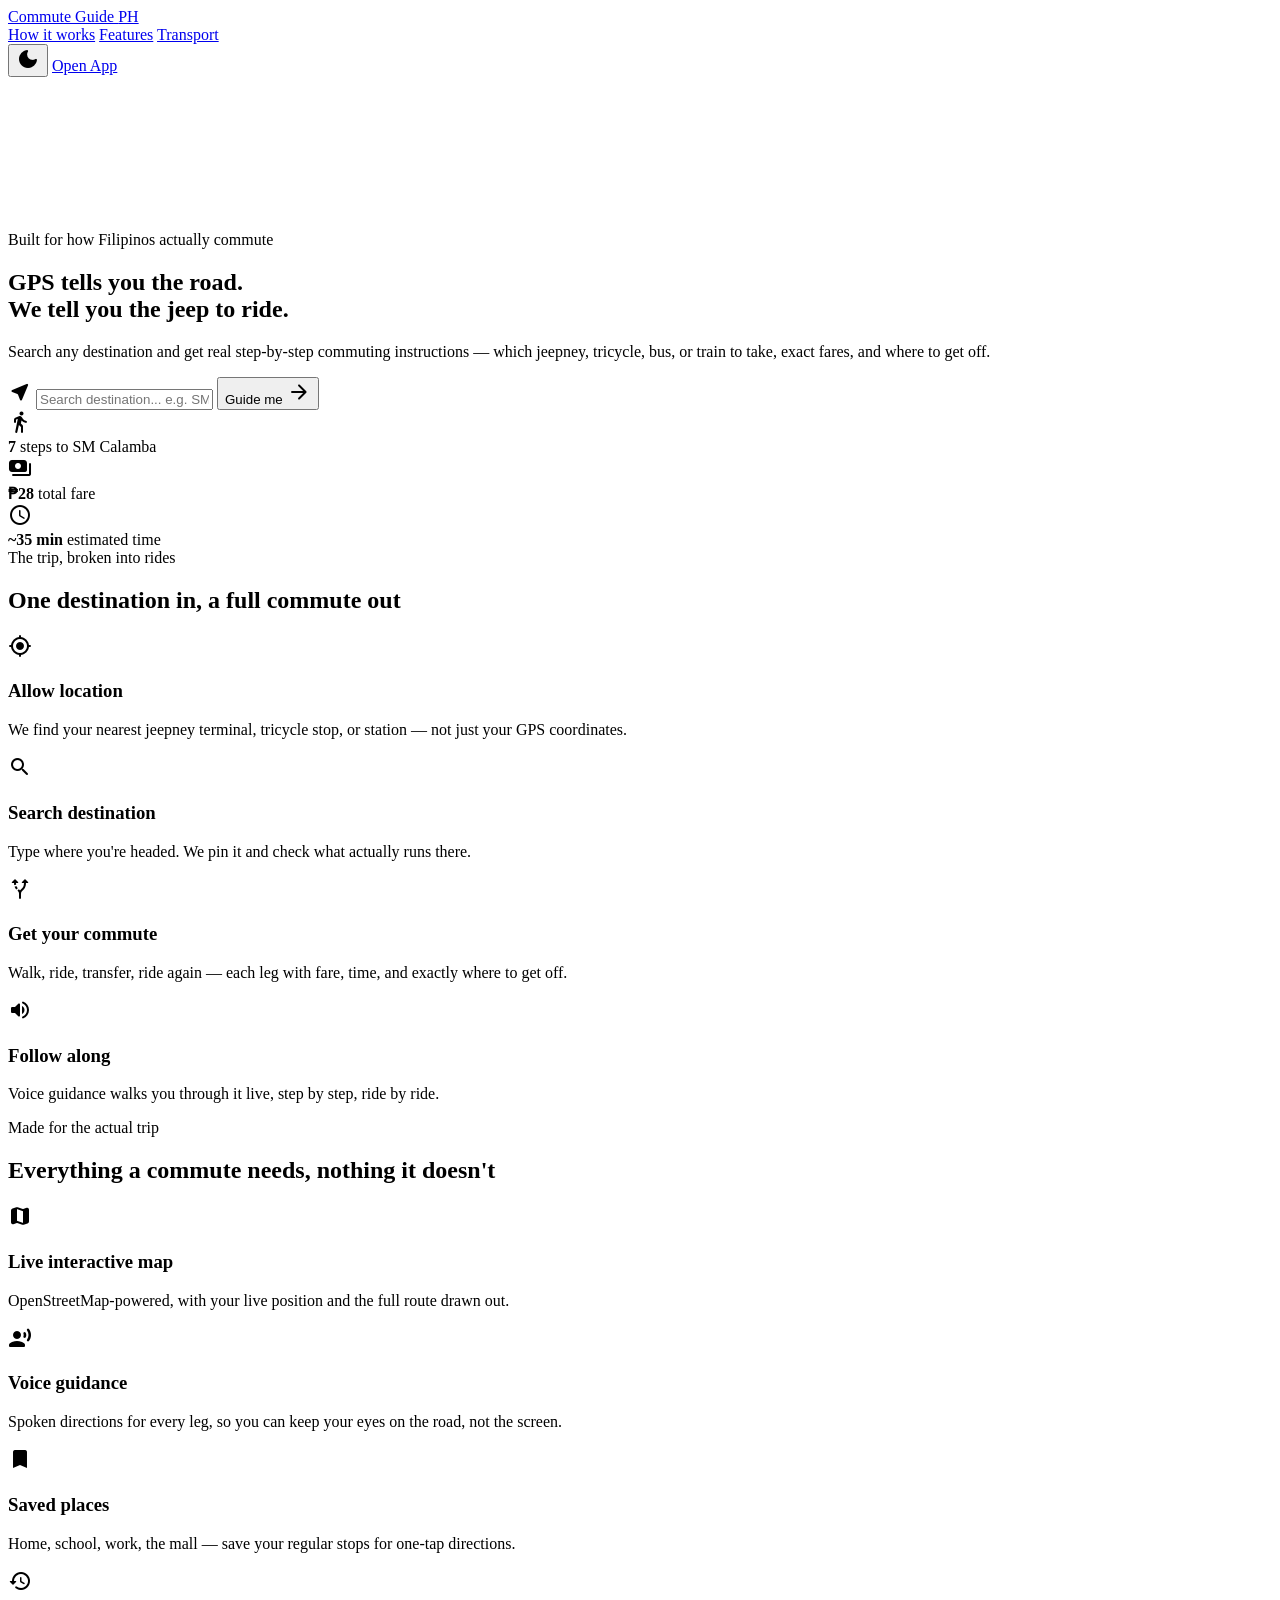
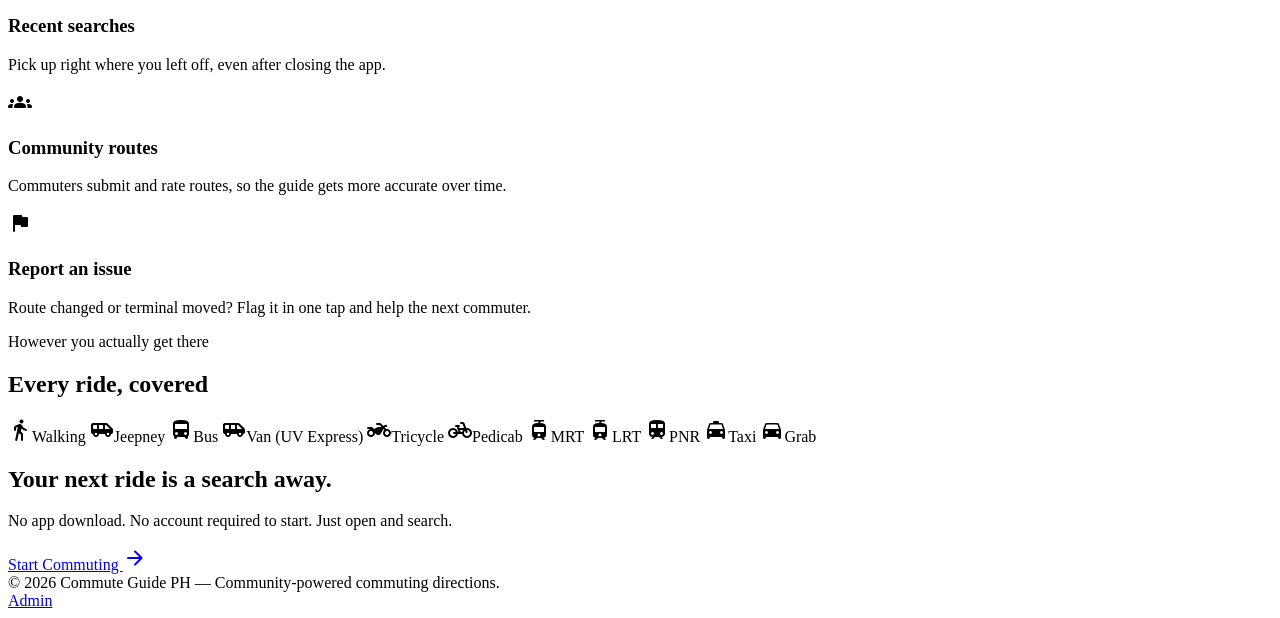
==== index.html @ 8ec51873 "Rename index (1).html to index.html" ====
<!DOCTYPE html>
<html lang="en">
<head>
  <meta charset="UTF-8" />
  <meta name="viewport" content="width=device-width, initial-scale=1.0" />
  <title>Commute Guide PH — Get There the Local Way</title>
  <meta name="description" content="Step-by-step Philippine commuting directions — jeepneys, tricycles, buses, and trains — not just a route line on a map." />

  <!-- Fonts: Sora for display (rounded, friendly, geometric — reads well at jeepney-signage scale), Inter for body/UI, JetBrains Mono for fares/times (utility face) -->
  <link rel="preconnect" href="https://fonts.googleapis.com" />
  <link rel="preconnect" href="https://fonts.gstatic.com" crossorigin />
  <link href="https://fonts.googleapis.com/css2?family=Sora:wght@600;700;800&family=Inter:wght@400;500;600;700&family=JetBrains+Mono:wght@500;600&display=swap" rel="stylesheet" />

  <!-- Material Icons -->
  <link href="https://fonts.googleapis.com/icon?family=Material+Icons+Round" rel="stylesheet" />

  <link rel="stylesheet" href="css/variables.css" />
  <link rel="stylesheet" href="css/landing.css" />
</head>
<body>

  <!-- ============ NAV ============ -->
  <header class="site-nav">
    <div class="nav-inner">
      <a href="#top" class="brand">
        <span class="brand-mark" aria-hidden="true">
          <span class="brand-mark-dot"></span>
        </span>
        <span class="brand-name">Commute Guide <span class="brand-ph">PH</span></span>
      </a>

      <nav class="nav-links" aria-label="Primary">
        <a href="#how-it-works">How it works</a>
        <a href="#features">Features</a>
        <a href="#transport-types">Transport</a>
      </nav>

      <div class="nav-actions">
        <button id="darkModeToggle" class="icon-btn" type="button" aria-label="Toggle dark mode">
          <span class="material-icons-round" aria-hidden="true">dark_mode</span>
        </button>
        <a href="home.html" class="btn btn-primary">Open App</a>
      </div>
    </div>
  </header>

  <main id="top">

    <!-- ============ HERO ============ -->
    <section class="hero">
      <!-- Animated map background: dot-grid roads + traveling route line, built in landing.js via canvas -->
      <canvas id="heroMapCanvas" class="hero-map-canvas" aria-hidden="true"></canvas>
      <div class="hero-gradient-overlay" aria-hidden="true"></div>

      <div class="hero-inner">
        <div class="eyebrow">
          <span class="eyebrow-dot"></span>
          Built for how Filipinos actually commute
        </div>

        <h1 class="hero-title">
          GPS tells you the road.<br />
          We tell you the <span class="hero-title-accent">jeep to ride</span>.
        </h1>

        <p class="hero-subtitle">
          Search any destination and get real step-by-step commuting instructions —
          which jeepney, tricycle, bus, or train to take, exact fares, and where to get off.
        </p>

        <form class="hero-search glass-card" id="heroSearchForm" role="search">
          <span class="material-icons-round hero-search-icon" aria-hidden="true">near_me</span>
          <input
            type="text"
            id="heroSearchInput"
            class="hero-search-input"
            placeholder="Search destination... e.g. SM Calamba"
            autocomplete="off"
            aria-label="Search destination"
          />
          <button type="submit" class="btn btn-primary hero-search-btn">
            Guide me
            <span class="material-icons-round" aria-hidden="true">arrow_forward</span>
          </button>
        </form>

        <div class="hero-stats" aria-label="Sample commute preview">
          <div class="hero-stat glass-card">
            <span class="material-icons-round" aria-hidden="true">directions_walk</span>
            <div>
              <strong>7</strong>
              <span>steps to SM Calamba</span>
            </div>
          </div>
          <div class="hero-stat glass-card">
            <span class="material-icons-round" aria-hidden="true">payments</span>
            <div>
              <strong>₱28</strong>
              <span>total fare</span>
            </div>
          </div>
          <div class="hero-stat glass-card">
            <span class="material-icons-round" aria-hidden="true">schedule</span>
            <div>
              <strong>~35 min</strong>
              <span>estimated time</span>
            </div>
          </div>
        </div>
      </div>
    </section>

    <!-- ============ HOW IT WORKS ============ -->
    <section id="how-it-works" class="section how-it-works">
      <div class="section-inner">
        <span class="section-eyebrow">The trip, broken into rides</span>
        <h2 class="section-title">One destination in, a full commute out</h2>

        <div class="flow-track" role="list">
          <div class="flow-step glass-card" role="listitem">
            <span class="flow-step-icon material-icons-round" aria-hidden="true">my_location</span>
            <h3>Allow location</h3>
            <p>We find your nearest jeepney terminal, tricycle stop, or station — not just your GPS coordinates.</p>
          </div>
          <div class="flow-connector" aria-hidden="true"></div>
          <div class="flow-step glass-card" role="listitem">
            <span class="flow-step-icon material-icons-round" aria-hidden="true">search</span>
            <h3>Search destination</h3>
            <p>Type where you're headed. We pin it and check what actually runs there.</p>
          </div>
          <div class="flow-connector" aria-hidden="true"></div>
          <div class="flow-step glass-card" role="listitem">
            <span class="flow-step-icon material-icons-round" aria-hidden="true">alt_route</span>
            <h3>Get your commute</h3>
            <p>Walk, ride, transfer, ride again — each leg with fare, time, and exactly where to get off.</p>
          </div>
          <div class="flow-connector" aria-hidden="true"></div>
          <div class="flow-step glass-card" role="listitem">
            <span class="flow-step-icon material-icons-round" aria-hidden="true">volume_up</span>
            <h3>Follow along</h3>
            <p>Voice guidance walks you through it live, step by step, ride by ride.</p>
          </div>
        </div>
      </div>
    </section>

    <!-- ============ FEATURES ============ -->
    <section id="features" class="section features">
      <div class="section-inner">
        <span class="section-eyebrow">Made for the actual trip</span>
        <h2 class="section-title">Everything a commute needs, nothing it doesn't</h2>

        <div class="feature-grid">
          <div class="feature-card glass-card">
            <span class="material-icons-round" aria-hidden="true">map</span>
            <h3>Live interactive map</h3>
            <p>OpenStreetMap-powered, with your live position and the full route drawn out.</p>
          </div>
          <div class="feature-card glass-card">
            <span class="material-icons-round" aria-hidden="true">record_voice_over</span>
            <h3>Voice guidance</h3>
            <p>Spoken directions for every leg, so you can keep your eyes on the road, not the screen.</p>
          </div>
          <div class="feature-card glass-card">
            <span class="material-icons-round" aria-hidden="true">bookmark</span>
            <h3>Saved places</h3>
            <p>Home, school, work, the mall — save your regular stops for one-tap directions.</p>
          </div>
          <div class="feature-card glass-card">
            <span class="material-icons-round" aria-hidden="true">history</span>
            <h3>Recent searches</h3>
            <p>Pick up right where you left off, even after closing the app.</p>
          </div>
          <div class="feature-card glass-card">
            <span class="material-icons-round" aria-hidden="true">groups</span>
            <h3>Community routes</h3>
            <p>Commuters submit and rate routes, so the guide gets more accurate over time.</p>
          </div>
          <div class="feature-card glass-card">
            <span class="material-icons-round" aria-hidden="true">flag</span>
            <h3>Report an issue</h3>
            <p>Route changed or terminal moved? Flag it in one tap and help the next commuter.</p>
          </div>
        </div>
      </div>
    </section>

    <!-- ============ TRANSPORT TYPES ============ -->
    <section id="transport-types" class="section transport-types">
      <div class="section-inner">
        <span class="section-eyebrow">However you actually get there</span>
        <h2 class="section-title">Every ride, covered</h2>

        <div class="transport-chip-row" role="list">
          <span class="transport-chip glass-card" role="listitem"><span class="material-icons-round" aria-hidden="true">directions_walk</span>Walking</span>
          <span class="transport-chip glass-card" role="listitem"><span class="material-icons-round" aria-hidden="true">airport_shuttle</span>Jeepney</span>
          <span class="transport-chip glass-card" role="listitem"><span class="material-icons-round" aria-hidden="true">directions_bus</span>Bus</span>
          <span class="transport-chip glass-card" role="listitem"><span class="material-icons-round" aria-hidden="true">airport_shuttle</span>Van (UV Express)</span>
          <span class="transport-chip glass-card" role="listitem"><span class="material-icons-round" aria-hidden="true">two_wheeler</span>Tricycle</span>
          <span class="transport-chip glass-card" role="listitem"><span class="material-icons-round" aria-hidden="true">pedal_bike</span>Pedicab</span>
          <span class="transport-chip glass-card" role="listitem"><span class="material-icons-round" aria-hidden="true">tram</span>MRT</span>
          <span class="transport-chip glass-card" role="listitem"><span class="material-icons-round" aria-hidden="true">tram</span>LRT</span>
          <span class="transport-chip glass-card" role="listitem"><span class="material-icons-round" aria-hidden="true">train</span>PNR</span>
          <span class="transport-chip glass-card" role="listitem"><span class="material-icons-round" aria-hidden="true">local_taxi</span>Taxi</span>
          <span class="transport-chip glass-card" role="listitem"><span class="material-icons-round" aria-hidden="true">directions_car</span>Grab</span>
        </div>
      </div>
    </section>

    <!-- ============ FINAL CTA ============ -->
    <section class="section final-cta">
      <div class="section-inner final-cta-inner glass-card">
        <h2>Your next ride is a search away.</h2>
        <p>No app download. No account required to start. Just open and search.</p>
        <a href="home.html" class="btn btn-primary btn-large">
          Start Commuting
          <span class="material-icons-round" aria-hidden="true">arrow_forward</span>
        </a>
      </div>
    </section>

  </main>

  <footer class="site-footer">
    <div class="section-inner footer-inner">
      <span>© 2026 Commute Guide PH — Community-powered commuting directions.</span>
      <div class="footer-links">
        <a href="admin.html">Admin</a>
      </div>
    </div>
  </footer>

  <script src="js/landing.js"></script>
</body>
</html>
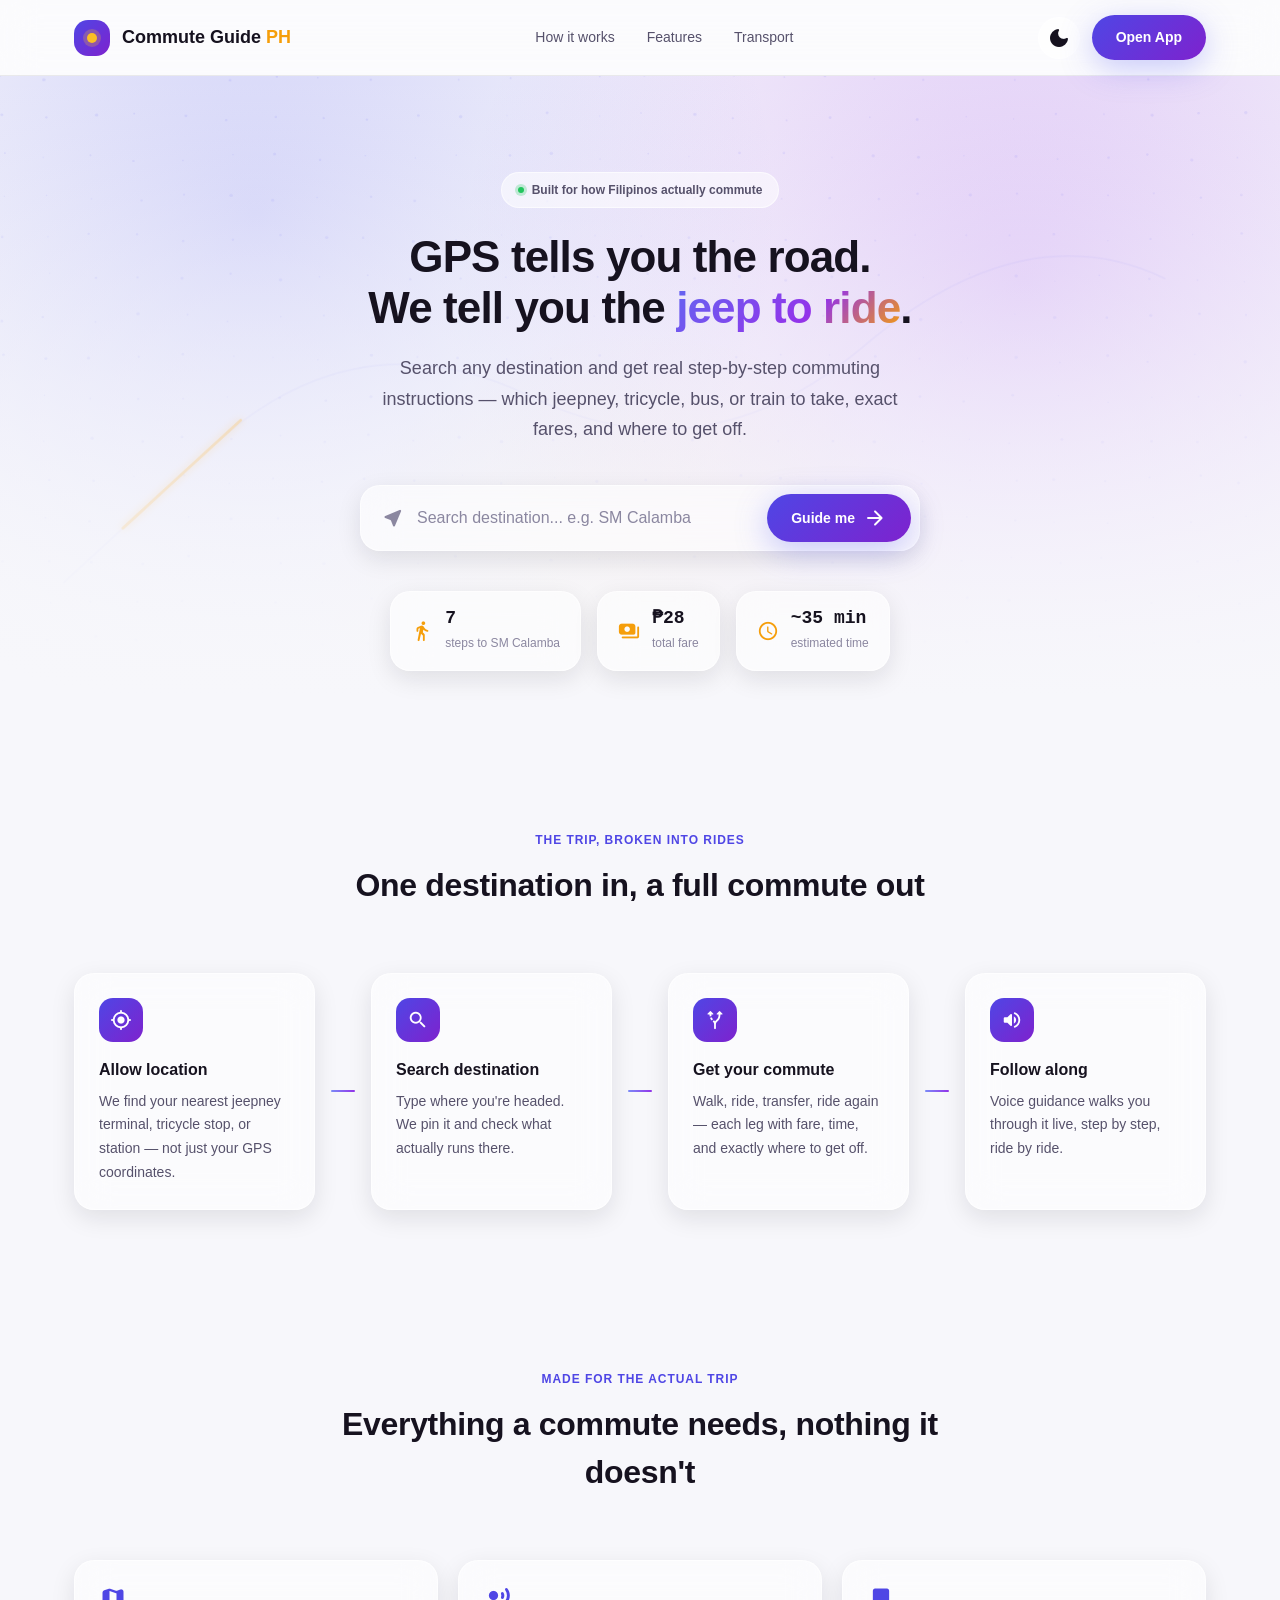
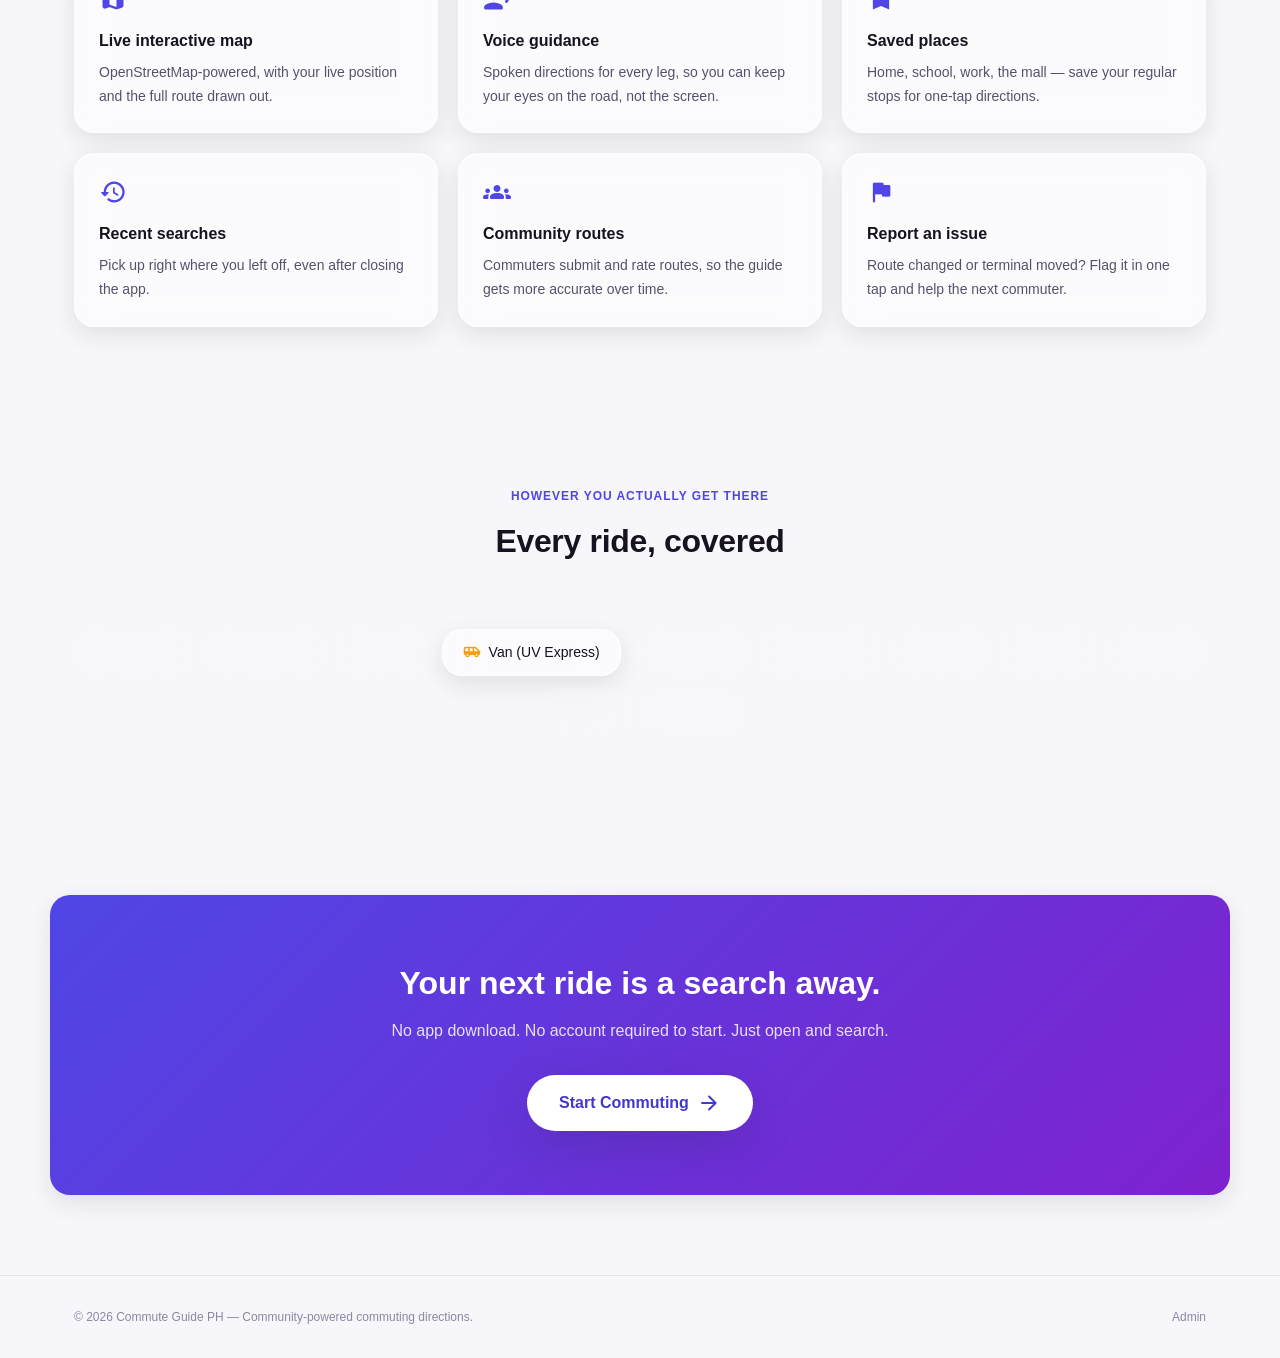
==== commit e4e68f97: "Add files via upload" ====
--- a/index.html
+++ b/index.html
@@ -14,8 +14,8 @@
   <!-- Material Icons -->
   <link href="https://fonts.googleapis.com/icon?family=Material+Icons+Round" rel="stylesheet" />
 
-  <link rel="stylesheet" href="css/variables.css" />
-  <link rel="stylesheet" href="css/landing.css" />
+  <link rel="stylesheet" href="variables.css" />
+  <link rel="stylesheet" href="landing.css" />
 </head>
 <body>
 
@@ -230,6 +230,6 @@
     </div>
   </footer>
 
-  <script src="js/landing.js"></script>
+  <script src="landing.js"></script>
 </body>
 </html>
--- a/variables.css
+++ b/variables.css
@@ -0,0 +1,173 @@
+/* ==========================================================================
+   COMMUTE GUIDE PH — DESIGN TOKENS
+   Single source of truth for color, type, spacing, and effects.
+   Every other stylesheet in this project should reference these variables
+   instead of hardcoding raw values. Change the app's look from right here.
+   ========================================================================== */
+
+:root {
+
+  /* ------------------------------------------------------------------
+     COLOR — Base palette
+     Purple + blue gradient system (per brief), plus a signature
+     "jeepney amber" accent used sparingly for fares, active steps,
+     and highlights — a nod to actual PH jeepney signage.
+     ------------------------------------------------------------------ */
+
+  /* Primary — Blue-Purple */
+  --color-primary-400: #7C8CF8;
+  --color-primary-500: #6366F1;
+  --color-primary-600: #4F46E5;
+  --color-primary-700: #4338CA;
+
+  /* Secondary — Deep Purple (used in gradients) */
+  --color-secondary-500: #9333EA;
+  --color-secondary-600: #7E22CE;
+
+  /* Signature accent — Jeepney Amber (fares, active states, voice guidance pulses) */
+  --color-accent-400: #FBBF24;
+  --color-accent-500: #F59E0B;
+  --color-accent-600: #D97706;
+
+  /* Success / Danger (route status, delete actions in admin) */
+  --color-success-500: #22C55E;
+  --color-danger-500: #EF4444;
+
+  /* Neutrals — Light mode */
+  --color-bg: #F7F7FB;
+  --color-bg-elevated: #FFFFFF;
+  --color-surface: #FFFFFF;
+  --color-text-primary: #16121F;
+  --color-text-secondary: #56516B;
+  --color-text-muted: #8B87A0;
+  --color-border: rgba(22, 18, 31, 0.08);
+
+  /* Glassmorphism surface (light mode) */
+  --glass-bg: rgba(255, 255, 255, 0.55);
+  --glass-border: rgba(255, 255, 255, 0.6);
+  --glass-blur: 18px;
+
+  /* Gradients */
+  --gradient-primary: linear-gradient(135deg, var(--color-primary-600) 0%, var(--color-secondary-600) 100%);
+  --gradient-hero: radial-gradient(circle at 20% 20%, rgba(99, 102, 241, 0.25), transparent 45%),
+                    radial-gradient(circle at 80% 30%, rgba(147, 51, 234, 0.25), transparent 50%),
+                    radial-gradient(circle at 50% 90%, rgba(245, 158, 11, 0.12), transparent 40%);
+
+  /* ------------------------------------------------------------------
+     TYPOGRAPHY
+     Display: Sora (rounded geometric, friendly, reads like signage)
+     Body/UI:  Inter (neutral, highly legible at small sizes)
+     Utility:  JetBrains Mono (fares, times, distances — tabular data)
+     ------------------------------------------------------------------ */
+  --font-display: 'Sora', 'Segoe UI', sans-serif;
+  --font-body: 'Inter', 'Segoe UI', sans-serif;
+  --font-mono: 'JetBrains Mono', 'Courier New', monospace;
+
+  --text-xs: 0.75rem;    /* 12px — captions, labels */
+  --text-sm: 0.875rem;   /* 14px — secondary text */
+  --text-base: 1rem;     /* 16px — body */
+  --text-lg: 1.125rem;   /* 18px — lead text */
+  --text-xl: 1.5rem;     /* 24px — section subheads */
+  --text-2xl: 2rem;      /* 32px — H2 */
+  --text-3xl: 2.75rem;   /* 44px — H1 desktop */
+  --text-4xl: 3.5rem;    /* 56px — Hero H1 large screens */
+
+  --font-weight-regular: 400;
+  --font-weight-medium: 500;
+  --font-weight-semibold: 600;
+  --font-weight-bold: 700;
+  --font-weight-extrabold: 800;
+
+  --line-height-tight: 1.15;
+  --line-height-normal: 1.5;
+  --line-height-relaxed: 1.7;
+
+  /* ------------------------------------------------------------------
+     SPACING SCALE (4px base unit)
+     ------------------------------------------------------------------ */
+  --space-1: 0.25rem;
+  --space-2: 0.5rem;
+  --space-3: 0.75rem;
+  --space-4: 1rem;
+  --space-5: 1.25rem;
+  --space-6: 1.5rem;
+  --space-8: 2rem;
+  --space-10: 2.5rem;
+  --space-12: 3rem;
+  --space-16: 4rem;
+  --space-20: 5rem;
+  --space-24: 6rem;
+
+  /* ------------------------------------------------------------------
+     RADIUS — rounded, friendly (per brief)
+     ------------------------------------------------------------------ */
+  --radius-sm: 8px;
+  --radius-md: 14px;
+  --radius-lg: 20px;
+  --radius-xl: 28px;
+  --radius-full: 999px;
+
+  /* ------------------------------------------------------------------
+     SHADOWS
+     ------------------------------------------------------------------ */
+  --shadow-sm: 0 2px 8px rgba(22, 18, 31, 0.06);
+  --shadow-md: 0 8px 24px rgba(22, 18, 31, 0.10);
+  --shadow-lg: 0 16px 48px rgba(22, 18, 31, 0.14);
+  --shadow-glow-primary: 0 8px 32px rgba(99, 102, 241, 0.35);
+  --shadow-glow-accent: 0 8px 24px rgba(245, 158, 11, 0.35);
+
+  /* ------------------------------------------------------------------
+     MOTION
+     ------------------------------------------------------------------ */
+  --ease-standard: cubic-bezier(0.4, 0, 0.2, 1);
+  --ease-out: cubic-bezier(0, 0, 0.2, 1);
+  --duration-fast: 150ms;
+  --duration-normal: 250ms;
+  --duration-slow: 450ms;
+
+  /* ------------------------------------------------------------------
+     LAYOUT
+     ------------------------------------------------------------------ */
+  --max-width-content: 1180px;
+  --nav-height: 76px;
+  --z-nav: 100;
+  --z-panel: 200;
+  --z-modal: 300;
+}
+
+/* ==========================================================================
+   DARK MODE
+   Toggled by adding `data-theme="dark"` to <html> or <body> (see landing.js).
+   Only overrides the tokens that need to change — gradients, radii, spacing,
+   and type scale stay the same in both themes.
+   ========================================================================== */
+[data-theme="dark"] {
+  --color-bg: #0F0B1A;
+  --color-bg-elevated: #17122A;
+  --color-surface: #1C1730;
+  --color-text-primary: #F5F3FF;
+  --color-text-secondary: #B8B3D1;
+  --color-text-muted: #7A7495;
+  --color-border: rgba(255, 255, 255, 0.08);
+
+  --glass-bg: rgba(28, 23, 48, 0.55);
+  --glass-border: rgba(255, 255, 255, 0.10);
+
+  --gradient-hero: radial-gradient(circle at 20% 20%, rgba(99, 102, 241, 0.35), transparent 45%),
+                    radial-gradient(circle at 80% 30%, rgba(147, 51, 234, 0.35), transparent 50%),
+                    radial-gradient(circle at 50% 90%, rgba(245, 158, 11, 0.18), transparent 40%);
+
+  --shadow-sm: 0 2px 8px rgba(0, 0, 0, 0.25);
+  --shadow-md: 0 8px 24px rgba(0, 0, 0, 0.35);
+  --shadow-lg: 0 16px 48px rgba(0, 0, 0, 0.45);
+}
+
+/* Respect users who've asked the OS to reduce motion */
+@media (prefers-reduced-motion: reduce) {
+  *, *::before, *::after {
+    animation-duration: 0.01ms !important;
+    animation-iteration-count: 1 !important;
+    transition-duration: 0.01ms !important;
+    scroll-behavior: auto !important;
+  }
+}
--- a/landing.css
+++ b/landing.css
@@ -0,0 +1,588 @@
+/* ==========================================================================
+   COMMUTE GUIDE PH — LANDING PAGE STYLES
+   Consumes tokens from variables.css. No raw hex/px values for anything
+   that has a token — keeps theming and dark mode consistent for free.
+   ========================================================================== */
+
+/* ------------------------------------------------------------------
+   RESET & BASE
+   ------------------------------------------------------------------ */
+*, *::before, *::after {
+  box-sizing: border-box;
+  margin: 0;
+  padding: 0;
+}
+
+html {
+  scroll-behavior: smooth;
+}
+
+body {
+  font-family: var(--font-body);
+  font-size: var(--text-base);
+  line-height: var(--line-height-normal);
+  color: var(--color-text-primary);
+  background: var(--color-bg);
+  -webkit-font-smoothing: antialiased;
+  transition: background-color var(--duration-normal) var(--ease-standard),
+              color var(--duration-normal) var(--ease-standard);
+}
+
+img, svg, canvas { display: block; max-width: 100%; }
+
+a { color: inherit; text-decoration: none; }
+
+button {
+  font-family: inherit;
+  cursor: pointer;
+  border: none;
+  background: none;
+  color: inherit;
+}
+
+/* Visible keyboard focus everywhere — accessibility floor */
+a:focus-visible,
+button:focus-visible,
+input:focus-visible {
+  outline: 2px solid var(--color-primary-500);
+  outline-offset: 3px;
+  border-radius: var(--radius-sm);
+}
+
+.section-inner {
+  max-width: var(--max-width-content);
+  margin: 0 auto;
+  padding-inline: var(--space-6);
+}
+
+/* ------------------------------------------------------------------
+   REUSABLE: GLASSMORPHISM CARD
+   ------------------------------------------------------------------ */
+.glass-card {
+  background: var(--glass-bg);
+  border: 1px solid var(--glass-border);
+  border-radius: var(--radius-lg);
+  backdrop-filter: blur(var(--glass-blur));
+  -webkit-backdrop-filter: blur(var(--glass-blur));
+  box-shadow: var(--shadow-md);
+}
+
+/* ------------------------------------------------------------------
+   REUSABLE: BUTTONS
+   ------------------------------------------------------------------ */
+.btn {
+  display: inline-flex;
+  align-items: center;
+  gap: var(--space-2);
+  padding: var(--space-3) var(--space-6);
+  border-radius: var(--radius-full);
+  font-weight: var(--font-weight-semibold);
+  font-size: var(--text-sm);
+  white-space: nowrap;
+  transition: transform var(--duration-fast) var(--ease-out),
+              box-shadow var(--duration-fast) var(--ease-out);
+}
+
+.btn:hover { transform: translateY(-2px); }
+.btn:active { transform: translateY(0); }
+
+.btn-primary {
+  background: var(--gradient-primary);
+  color: #fff;
+  box-shadow: var(--shadow-glow-primary);
+}
+
+.btn-primary:hover {
+  box-shadow: 0 12px 40px rgba(99, 102, 241, 0.45);
+}
+
+.btn-large {
+  padding: var(--space-4) var(--space-8);
+  font-size: var(--text-base);
+}
+
+.icon-btn {
+  display: grid;
+  place-items: center;
+  width: 42px;
+  height: 42px;
+  border-radius: var(--radius-full);
+  background: var(--glass-bg);
+  border: 1px solid var(--glass-border);
+  color: var(--color-text-primary);
+  transition: background var(--duration-fast) var(--ease-out);
+}
+
+.icon-btn:hover { background: var(--color-primary-500); color: #fff; }
+
+/* ------------------------------------------------------------------
+   NAV
+   ------------------------------------------------------------------ */
+.site-nav {
+  position: sticky;
+  top: 0;
+  z-index: var(--z-nav);
+  height: var(--nav-height);
+  background: var(--glass-bg);
+  backdrop-filter: blur(var(--glass-blur));
+  -webkit-backdrop-filter: blur(var(--glass-blur));
+  border-bottom: 1px solid var(--color-border);
+}
+
+.nav-inner {
+  max-width: var(--max-width-content);
+  height: 100%;
+  margin: 0 auto;
+  padding-inline: var(--space-6);
+  display: flex;
+  align-items: center;
+  justify-content: space-between;
+  gap: var(--space-6);
+}
+
+.brand {
+  display: flex;
+  align-items: center;
+  gap: var(--space-3);
+  font-family: var(--font-display);
+  font-weight: var(--font-weight-bold);
+  font-size: var(--text-lg);
+}
+
+.brand-mark {
+  display: grid;
+  place-items: center;
+  width: 36px;
+  height: 36px;
+  border-radius: var(--radius-md);
+  background: var(--gradient-primary);
+}
+
+.brand-mark-dot {
+  width: 10px;
+  height: 10px;
+  border-radius: 50%;
+  background: var(--color-accent-400);
+  box-shadow: 0 0 0 4px rgba(251, 191, 36, 0.25);
+}
+
+.brand-ph {
+  color: var(--color-accent-500);
+}
+
+.nav-links {
+  display: flex;
+  gap: var(--space-8);
+  font-size: var(--text-sm);
+  font-weight: var(--font-weight-medium);
+  color: var(--color-text-secondary);
+}
+
+.nav-links a {
+  position: relative;
+  transition: color var(--duration-fast) var(--ease-out);
+}
+
+.nav-links a:hover { color: var(--color-primary-600); }
+
+.nav-actions {
+  display: flex;
+  align-items: center;
+  gap: var(--space-3);
+}
+
+/* ------------------------------------------------------------------
+   HERO
+   ------------------------------------------------------------------ */
+.hero {
+  position: relative;
+  overflow: hidden;
+  padding-block: var(--space-24) var(--space-20);
+  background: var(--gradient-hero), var(--color-bg);
+}
+
+.hero-map-canvas {
+  position: absolute;
+  inset: 0;
+  width: 100%;
+  height: 100%;
+  opacity: 0.55;
+  pointer-events: none;
+}
+
+.hero-gradient-overlay {
+  position: absolute;
+  inset: 0;
+  background: linear-gradient(180deg, transparent 0%, var(--color-bg) 92%);
+  pointer-events: none;
+}
+
+.hero-inner {
+  position: relative;
+  z-index: 1;
+  max-width: 760px;
+  margin: 0 auto;
+  padding-inline: var(--space-6);
+  text-align: center;
+}
+
+.eyebrow {
+  display: inline-flex;
+  align-items: center;
+  gap: var(--space-2);
+  padding: var(--space-2) var(--space-4);
+  border-radius: var(--radius-full);
+  background: var(--glass-bg);
+  border: 1px solid var(--glass-border);
+  font-size: var(--text-xs);
+  font-weight: var(--font-weight-semibold);
+  color: var(--color-text-secondary);
+  margin-bottom: var(--space-6);
+}
+
+.eyebrow-dot {
+  width: 6px;
+  height: 6px;
+  border-radius: 50%;
+  background: var(--color-success-500);
+  box-shadow: 0 0 0 3px rgba(34, 197, 94, 0.25);
+}
+
+.hero-title {
+  font-family: var(--font-display);
+  font-weight: var(--font-weight-extrabold);
+  font-size: var(--text-3xl);
+  line-height: var(--line-height-tight);
+  letter-spacing: -0.02em;
+  margin-bottom: var(--space-5);
+}
+
+.hero-title-accent {
+  background: linear-gradient(135deg, var(--color-primary-500), var(--color-secondary-500) 60%, var(--color-accent-500));
+  -webkit-background-clip: text;
+  background-clip: text;
+  color: transparent;
+}
+
+.hero-subtitle {
+  font-size: var(--text-lg);
+  color: var(--color-text-secondary);
+  line-height: var(--line-height-relaxed);
+  max-width: 560px;
+  margin: 0 auto var(--space-10);
+}
+
+/* Hero search bar */
+.hero-search {
+  display: flex;
+  align-items: center;
+  gap: var(--space-3);
+  padding: var(--space-2) var(--space-2) var(--space-2) var(--space-5);
+  max-width: 560px;
+  margin: 0 auto var(--space-10);
+}
+
+.hero-search-icon {
+  color: var(--color-text-muted);
+}
+
+.hero-search-input {
+  flex: 1;
+  border: none;
+  background: transparent;
+  font-size: var(--text-base);
+  font-family: var(--font-body);
+  color: var(--color-text-primary);
+  padding-block: var(--space-3);
+}
+
+.hero-search-input::placeholder { color: var(--color-text-muted); }
+.hero-search-input:focus { outline: none; }
+
+.hero-search-btn { flex-shrink: 0; }
+
+/* Hero stat preview chips */
+.hero-stats {
+  display: flex;
+  justify-content: center;
+  gap: var(--space-4);
+  flex-wrap: wrap;
+}
+
+.hero-stat {
+  display: flex;
+  align-items: center;
+  gap: var(--space-3);
+  padding: var(--space-4) var(--space-5);
+  text-align: left;
+}
+
+.hero-stat .material-icons-round {
+  color: var(--color-accent-500);
+  font-size: 22px;
+}
+
+.hero-stat strong {
+  display: block;
+  font-family: var(--font-mono);
+  font-size: var(--text-lg);
+  font-weight: var(--font-weight-semibold);
+  line-height: 1.2;
+}
+
+.hero-stat span {
+  font-size: var(--text-xs);
+  color: var(--color-text-muted);
+}
+
+/* ------------------------------------------------------------------
+   SECTIONS (shared)
+   ------------------------------------------------------------------ */
+.section {
+  padding-block: var(--space-20);
+}
+
+.section-eyebrow {
+  display: block;
+  font-size: var(--text-xs);
+  font-weight: var(--font-weight-bold);
+  letter-spacing: 0.08em;
+  text-transform: uppercase;
+  color: var(--color-primary-600);
+  margin-bottom: var(--space-3);
+  text-align: center;
+}
+
+.section-title {
+  font-family: var(--font-display);
+  font-weight: var(--font-weight-bold);
+  font-size: var(--text-2xl);
+  text-align: center;
+  max-width: 640px;
+  margin: 0 auto var(--space-16);
+  letter-spacing: -0.01em;
+}
+
+/* ------------------------------------------------------------------
+   HOW IT WORKS — flow track
+   ------------------------------------------------------------------ */
+.flow-track {
+  display: flex;
+  align-items: stretch;
+  gap: var(--space-4);
+}
+
+.flow-step {
+  flex: 1;
+  padding: var(--space-6);
+  text-align: left;
+}
+
+.flow-step-icon {
+  display: grid;
+  place-items: center;
+  width: 44px;
+  height: 44px;
+  border-radius: var(--radius-md);
+  background: var(--gradient-primary);
+  color: #fff;
+  margin-bottom: var(--space-4);
+  font-size: 22px;
+}
+
+.flow-step h3 {
+  font-family: var(--font-display);
+  font-size: var(--text-base);
+  margin-bottom: var(--space-2);
+}
+
+.flow-step p {
+  font-size: var(--text-sm);
+  color: var(--color-text-secondary);
+  line-height: var(--line-height-relaxed);
+}
+
+.flow-connector {
+  align-self: center;
+  width: 24px;
+  height: 2px;
+  background: linear-gradient(90deg, var(--color-primary-400), var(--color-secondary-500));
+  border-radius: var(--radius-full);
+  flex-shrink: 0;
+}
+
+/* ------------------------------------------------------------------
+   FEATURES GRID
+   ------------------------------------------------------------------ */
+.feature-grid {
+  display: grid;
+  grid-template-columns: repeat(3, 1fr);
+  gap: var(--space-5);
+}
+
+.feature-card {
+  padding: var(--space-6);
+  transition: transform var(--duration-normal) var(--ease-out),
+              box-shadow var(--duration-normal) var(--ease-out);
+}
+
+.feature-card:hover {
+  transform: translateY(-4px);
+  box-shadow: var(--shadow-lg);
+}
+
+.feature-card > .material-icons-round {
+  color: var(--color-primary-600);
+  font-size: 28px;
+  margin-bottom: var(--space-4);
+}
+
+.feature-card h3 {
+  font-family: var(--font-display);
+  font-size: var(--text-base);
+  margin-bottom: var(--space-2);
+}
+
+.feature-card p {
+  font-size: var(--text-sm);
+  color: var(--color-text-secondary);
+  line-height: var(--line-height-relaxed);
+}
+
+/* ------------------------------------------------------------------
+   TRANSPORT CHIPS
+   ------------------------------------------------------------------ */
+.transport-chip-row {
+  display: flex;
+  flex-wrap: wrap;
+  justify-content: center;
+  gap: var(--space-3);
+}
+
+.transport-chip {
+  display: inline-flex;
+  align-items: center;
+  gap: var(--space-2);
+  padding: var(--space-3) var(--space-5);
+  font-size: var(--text-sm);
+  font-weight: var(--font-weight-medium);
+  transition: transform var(--duration-fast) var(--ease-out),
+              background var(--duration-fast) var(--ease-out);
+}
+
+.transport-chip:hover {
+  transform: translateY(-2px) scale(1.03);
+}
+
+.transport-chip .material-icons-round {
+  font-size: 18px;
+  color: var(--color-accent-500);
+}
+
+/* ------------------------------------------------------------------
+   FINAL CTA
+   ------------------------------------------------------------------ */
+.final-cta-inner {
+  text-align: center;
+  padding: var(--space-16) var(--space-8);
+  background: var(--gradient-primary);
+  border: none;
+}
+
+.final-cta-inner h2 {
+  font-family: var(--font-display);
+  font-size: var(--text-2xl);
+  color: #fff;
+  margin-bottom: var(--space-3);
+}
+
+.final-cta-inner p {
+  color: rgba(255, 255, 255, 0.85);
+  margin-bottom: var(--space-8);
+}
+
+.final-cta-inner .btn-primary {
+  background: #fff;
+  color: var(--color-primary-700);
+  box-shadow: var(--shadow-lg);
+}
+
+/* ------------------------------------------------------------------
+   FOOTER
+   ------------------------------------------------------------------ */
+.site-footer {
+  padding-block: var(--space-8);
+  border-top: 1px solid var(--color-border);
+}
+
+.footer-inner {
+  display: flex;
+  justify-content: space-between;
+  align-items: center;
+  font-size: var(--text-xs);
+  color: var(--color-text-muted);
+}
+
+.footer-links a {
+  color: var(--color-text-muted);
+  transition: color var(--duration-fast) var(--ease-out);
+}
+
+.footer-links a:hover { color: var(--color-primary-600); }
+
+/* ------------------------------------------------------------------
+   SCROLL-REVEAL (hooked up in landing.js via IntersectionObserver)
+   ------------------------------------------------------------------ */
+[data-reveal] {
+  opacity: 0;
+  transform: translateY(16px);
+  transition: opacity var(--duration-slow) var(--ease-out),
+              transform var(--duration-slow) var(--ease-out);
+}
+
+[data-reveal].is-visible {
+  opacity: 1;
+  transform: translateY(0);
+}
+
+/* ==========================================================================
+   RESPONSIVE BREAKPOINTS
+   ========================================================================== */
+
+/* Tablet */
+@media (max-width: 900px) {
+  .hero-title { font-size: var(--text-2xl); }
+  .feature-grid { grid-template-columns: repeat(2, 1fr); }
+  .flow-track { flex-wrap: wrap; }
+  .flow-connector { display: none; }
+  .flow-step { flex: 1 1 45%; }
+}
+
+/* Mobile */
+@media (max-width: 640px) {
+  :root { --nav-height: 64px; }
+
+  .nav-links { display: none; } /* keep nav uncluttered; primary action (Open App) stays visible */
+
+  .section { padding-block: var(--space-16); }
+
+  .hero { padding-block: var(--space-16) var(--space-12); }
+  .hero-title { font-size: var(--text-xl); }
+  .hero-subtitle { font-size: var(--text-base); }
+
+  .hero-search {
+    flex-wrap: wrap;
+    padding: var(--space-3);
+  }
+  .hero-search-input { width: 100%; order: 1; padding-block: var(--space-2); }
+  .hero-search-icon { order: 0; }
+  .hero-search-btn { order: 2; width: 100%; justify-content: center; }
+
+  .hero-stats { flex-direction: column; }
+  .hero-stat { justify-content: flex-start; }
+
+  .feature-grid { grid-template-columns: 1fr; }
+  .flow-step { flex: 1 1 100%; }
+
+  .footer-inner { flex-direction: column; gap: var(--space-3); text-align: center; }
+}
